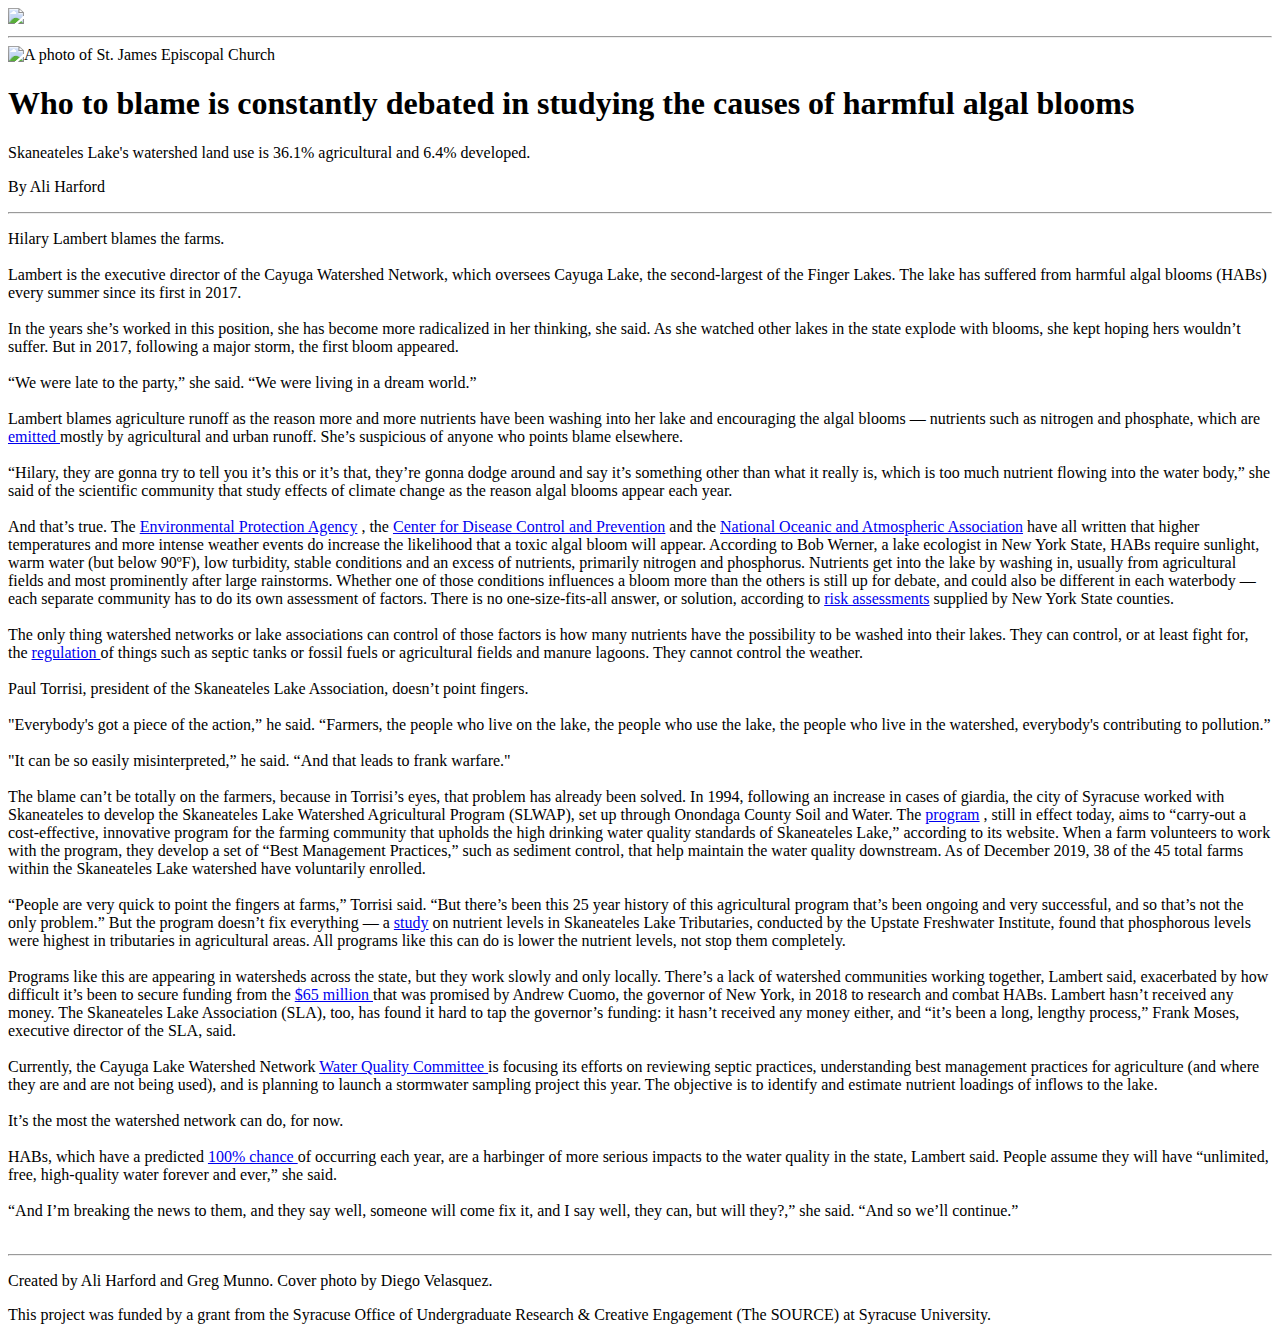
==== agriculture.html @ 9fb63241 "Add files via upload" ====
<!doctype html>
<html lang="en">

<head>
    <!-- Required meta tags -->
    <meta charset="utf-8" />
    <meta name="viewport" content="width=device-width, initial-scale=1, shrink-to-fit=no" />

    <title>Chapter 01</title>

    <!-- Bootstrap CSS -->
    <link rel="stylesheet" href="css/bootstrap.min.css" type="text/css" />

    <!-- Put your general CSS file here -->
    <link rel="stylesheet" href="css/general.css" type="text/css" />

    <link rel="stylesheet" href="css/story.css" type="text/css" />

    <link href="https://fonts.googleapis.com/css2?family=Bebas+Neue&display=swap" rel="stylesheet">

    <link href="https://fonts.googleapis.com/css2?family=Noto+Serif:wght@400;700&display=swap" rel="stylesheet">

    <link href="https://fonts.googleapis.com/css2?family=Jost:wght@200;700&display=swap" rel="stylesheet">
  
</head>
 <body>


<div class="nav_page"> 
		<a href="index.html"> 
		<img src="images/logo_black.png" class="logo_page"> 
		</a>
		<hr class="navhr" />

</div>

<div class="row"> 
	<div class="col-sm-6"> 
		<img src="images/IMG_005_crop.jpg" class="img-fluid" alt="A photo of St. James Episcopal Church"> 

	</div>

	<div class="col-sm-6"> 
		<h1 class="L"> Who to blame is constantly debated in studying the causes of harmful algal blooms </h1>

	</div>

</div>

<div class="container"> 

	<div class="row"> 

		<div class="col-sm-1"> </div>

		<div class="col-sm-8"> 
			<p class="photocaption"> Skaneateles Lake's watershed land use is 36.1% agricultural and 6.4% developed. </p>

			<p class="byline"> By Ali Harford </p>

			<hr class="hr_story" />

			<p class="bodytext"> 
				Hilary Lambert blames the farms. 

				<br/><br/>

				Lambert is the executive director of the Cayuga Watershed Network, which oversees Cayuga Lake, the second-largest of the Finger Lakes. The lake has suffered from harmful algal blooms (HABs) every summer since its first in 2017. 

				<br/><br/>

				In the years she’s worked in this position, she has become more radicalized in her thinking, she said. As she watched other lakes in the state explode with blooms, she kept hoping hers wouldn’t suffer. But in 2017, following a major storm, the first bloom appeared.  

				<br/><br/>

				“We were late to the party,” she said. “We were living in a dream world.” 

				<br/><br/> 

				Lambert blames agriculture runoff as the reason more and more nutrients have been washing into her lake and encouraging the algal blooms — nutrients such as nitrogen and phosphate, which are  

				<a href="https://www.epa.gov/nutrientpollution/sources-and-solutions" class="storylink" target="new">emitted </a>

				mostly by agricultural and urban runoff. She’s suspicious of anyone who points blame elsewhere. 

				<br/><br/>

				“Hilary, they are gonna try to tell you it’s this or it’s that, they’re gonna dodge around and say it’s something other than what it really is, which is too much nutrient flowing into the water body,” she said of the scientific community that study effects of climate change as the reason algal blooms appear each year.

				<br/><br/>

				And that’s true. The 

				<a href="https://www.epa.gov/nutrientpollution/climate-change-and-harmful-algal-blooms" class="storylink" target="new">Environmental Protection Agency</a>

				, the

				<a href="https://www.cdc.gov/habs/environment.html" class="storylink" target="new"> Center for Disease Control and Prevention</a>

				and the 

				<a href="https://oceanservice.noaa.gov/facts/why_habs.html#:~:text=Harmful%20algal%20blooms%20(HABs)%20occur,%2C%20marine%20mammals%2C%20and%20birds.&text=People%20often%20get%20sick%20by,toxins%20produced%20by%20these%20algae." class="storylink" target="new">National Oceanic and Atmospheric Association</a>

				have all written that higher temperatures and more intense weather events do increase the likelihood that a toxic algal bloom will appear. According to Bob Werner, a lake ecologist in New York State, HABs require sunlight, warm water (but below 90ºF), low turbidity, stable conditions and an excess of nutrients, primarily nitrogen and phosphorus. Nutrients get into the lake by washing in, usually from agricultural fields and most prominently after large rainstorms. Whether one of those conditions influences a bloom more than the others is still up for debate, and could also be different in each waterbody — each separate community has to do its own assessment of factors. There is no one-size-fits-all answer, or solution, according to 

				<a href="http://ongov.net/planning/haz/documents/Section5.4.5-HABFINAL.pdf" class="storylink" target="new">risk assessments</a>

				 supplied by New York State counties.

				<br/><br/>

				The only thing watershed networks or lake associations can control of those factors is how many nutrients have the possibility to be washed into their lakes. They can control, or at least fight for, the 

				<a href="https://www.epa.gov/nutrientpollution/sources-and-solutions" class="storylink" target="new">regulation </a>

				of things such as septic tanks or fossil fuels or agricultural fields and manure lagoons. They cannot control the weather. 

				<br/><br/> 

				Paul Torrisi, president of the Skaneateles Lake Association, doesn’t point fingers. 

				<br/><br/>

				"Everybody's got a piece of the action,” he said. “Farmers, the people who live on the lake, the people who use the lake, the people who live in the watershed, everybody's contributing to pollution.” 

				<br/><br/>

				"It can be so easily misinterpreted,” he said. “And that leads to frank warfare."

				<br/><br/>

				The blame can’t be totally on the farmers, because in Torrisi’s eyes, that problem has already been solved. In 1994, following an increase in cases of giardia, the city of Syracuse worked with Skaneateles to develop the Skaneateles Lake Watershed Agricultural Program (SLWAP), set up through Onondaga County Soil and Water. The

				<a href="https://www.ocswcd.org/slwap.html" class="storylink" target="new">program</a> 

				, still in effect today, aims to “carry-out a cost-effective, innovative program for the farming community that upholds the high drinking water quality standards of Skaneateles Lake,” according to its website. When a farm volunteers to work with the program, they develop a set of “Best Management Practices,” such as sediment control, that help maintain the water quality downstream. As of December 2019, 38 of the 45 total farms within the Skaneateles Lake watershed have voluntarily enrolled.  

				<br/><br/>

				“People are very quick to point the fingers at farms,” Torrisi said. “But there’s been this 25 year history of this agricultural program that’s been ongoing and very successful, and so that’s not the only problem.” But the program doesn’t fix everything — a

				<a href="https://www.youtube.com/watch?v=Om9Pdiub7ek&feature=youtu.be" class="storylink" target="new">study</a> 

				 on nutrient levels in Skaneateles Lake Tributaries, conducted by the Upstate Freshwater Institute, found that phosphorous levels were highest in tributaries in agricultural areas. All programs like this can do is lower the nutrient levels, not stop them completely. 

				<br/><br/>

				Programs like this are appearing in watersheds across the state, but they work slowly and only locally. There’s a lack of watershed communities working together, Lambert said, exacerbated by how difficult it’s been to secure funding from the 

				<a href="https://www.governor.ny.gov/news/governor-cuomo-announces-action-plans-combat-harmful-algal-blooms" class="storylink" target="new">$65 million </a>

				that was promised by Andrew Cuomo, the governor of New York, in 2018 to research and combat HABs. Lambert hasn’t received any money. The Skaneateles Lake Association (SLA), too, has found it hard to tap the governor’s funding: it hasn’t received any money either, and “it’s been a long, lengthy process,” Frank Moses, executive director of the SLA, said.  

				<br/><br/>

				Currently, the Cayuga Lake Watershed Network

				<a href="https://www.cayugalake.org/resources/water-resource-committee/" class="storylink" target="new">Water Quality Committee </a>

				is focusing its efforts on reviewing septic practices, understanding best management practices for agriculture (and where they are and are not being used), and is planning to launch a stormwater sampling project this year. The objective is to identify and estimate nutrient loadings of inflows to the lake. 

				<br/><br/>

				It’s the most the watershed network can do, for now. 

				<br/><br/>

				HABs, which have a predicted 

				<a href="http://ongov.net/planning/haz/documents/Section5.4.5-HABFINAL.pdf" class="storylink" target="new">100% chance </a>

				of occurring each year, are a harbinger of more serious impacts to the water quality in the state, Lambert said. People assume they will have “unlimited, free, high-quality water forever and ever,” she said. 

				<br/><br/>

				“And I’m breaking the news to them, and they say well, someone will come fix it, and I say well, they can, but will they?,” she said. “And so we’ll continue.”

				<br/><br/>
			</p>

		</div>

		<div class="col-sm-2"> </div>
	</div>
</div>

<footer>
	<hr /> 
	<p class="footer_p"> Created by Ali Harford and Greg Munno. Cover photo by Diego Velasquez. </p>
	<p class="footer_p"> This project was funded by a grant from the Syracuse Office of Undergraduate Research &amp; Creative Engagement (The SOURCE) at Syracuse University. </p>
</footer>

</div>
    <!-- Optional JavaScript but required for the cool stuff -->
	<script> 
		function openNav() {
		  document.getElementById("mySidenav_about").style.width = "100%";
		}

		function closeNav() {
		  document.getElementById("mySidenav_about").style.width = "0";
		}
	</script>

	<script> 
		function openNavs() {
		  document.getElementById("mySidenav_stories").style.width = "100%";
		}

		function closeNavs() {
		  document.getElementById("mySidenav_stories").style.width = "0";
		}
	</script>

    <!-- jQuery first, then Popper.js, then Bootstrap JS -->
    <script src="https://code.jquery.com/jquery-3.2.1.slim.min.js" integrity="sha384-KJ3o2DKtIkvYIK3UENzmM7KCkRr/rE9/Qpg6aAZGJwFDMVNA/GpGFF93hXpG5KkN" crossorigin="anonymous"></script>
    <script src="https://cdnjs.cloudflare.com/ajax/libs/popper.js/1.12.9/umd/popper.min.js" integrity="sha384-ApNbgh9B+Y1QKtv3Rn7W3mgPxhU9K/ScQsAP7hUibX39j7fakFPskvXusvfa0b4Q" crossorigin="anonymous"></script>
    <script src="js/bootstrap.min.js"></script>
  </body>
</html>
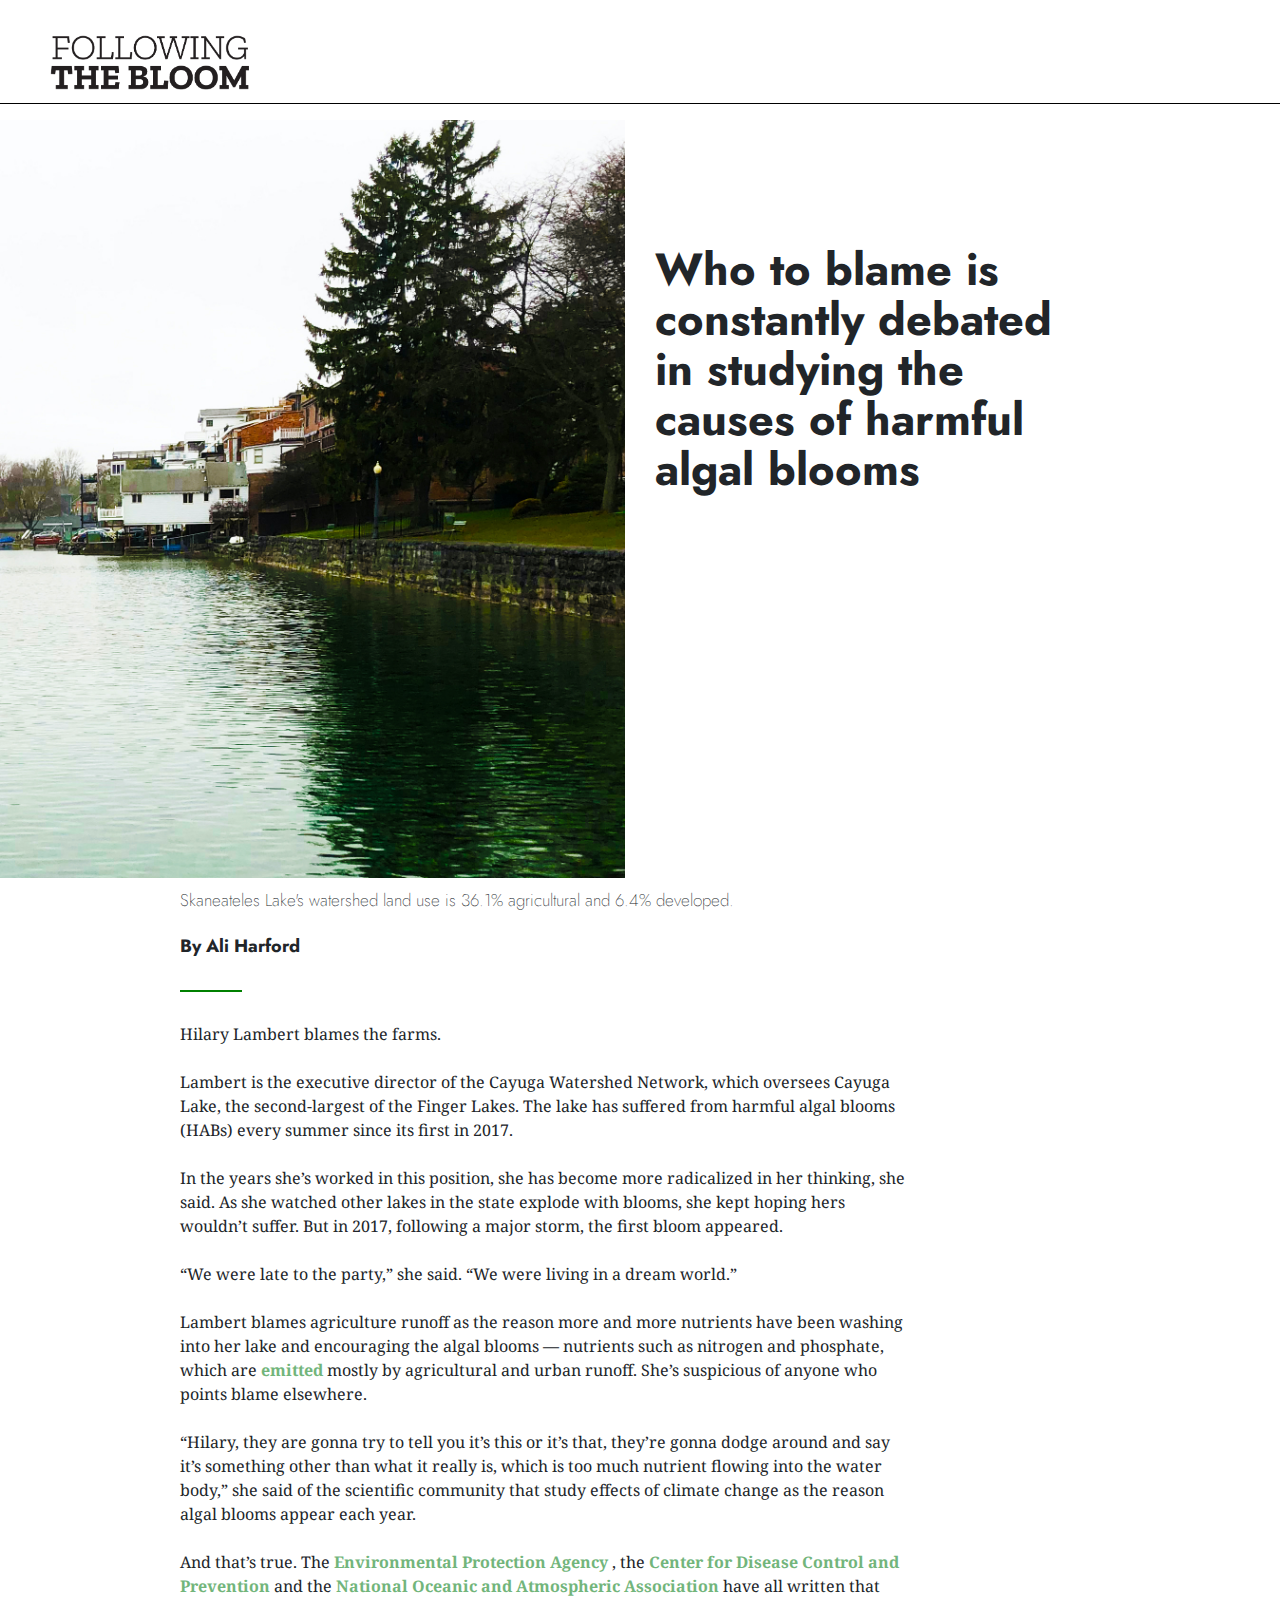
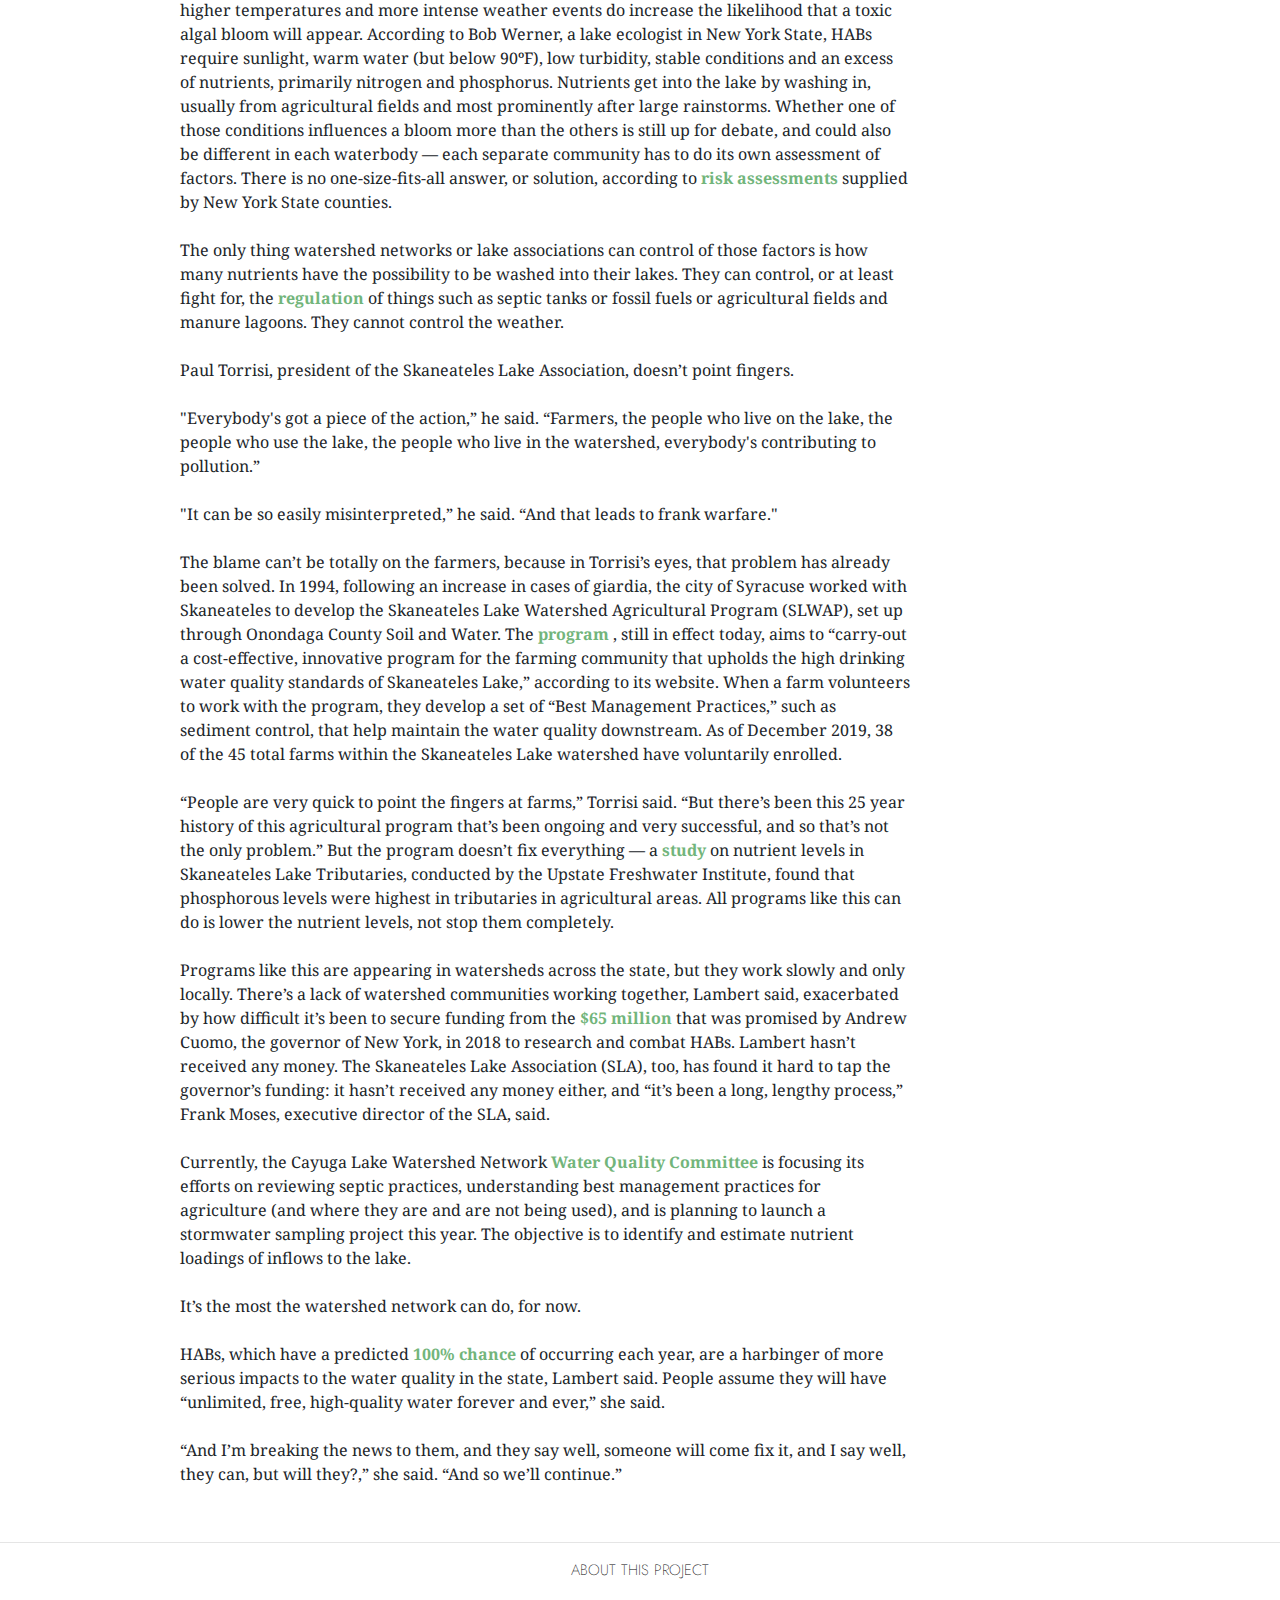
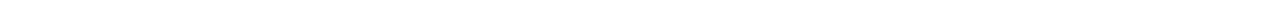
==== commit 77f870a8: "Update agriculture.html" ====
--- a/agriculture.html
+++ b/agriculture.html
@@ -6,7 +6,7 @@
     <meta charset="utf-8" />
     <meta name="viewport" content="width=device-width, initial-scale=1, shrink-to-fit=no" />
 
-    <title>Chapter 01</title>
+    <title>Chapter 05</title>
 
     <!-- Bootstrap CSS -->
     <link rel="stylesheet" href="css/bootstrap.min.css" type="text/css" />
@@ -184,33 +184,14 @@
 	</div>
 </div>
 
+
 <footer>
 	<hr /> 
-	<p class="footer_p"> Created by Ali Harford and Greg Munno. Cover photo by Diego Velasquez. </p>
-	<p class="footer_p"> This project was funded by a grant from the Syracuse Office of Undergraduate Research &amp; Creative Engagement (The SOURCE) at Syracuse University. </p>
+	<a href="about.html"> <p class="footer_p"> ABOUT THIS PROJECT </p> </a>
 </footer>
 
 </div>
-    <!-- Optional JavaScript but required for the cool stuff -->
-	<script> 
-		function openNav() {
-		  document.getElementById("mySidenav_about").style.width = "100%";
-		}
-
-		function closeNav() {
-		  document.getElementById("mySidenav_about").style.width = "0";
-		}
-	</script>
-
-	<script> 
-		function openNavs() {
-		  document.getElementById("mySidenav_stories").style.width = "100%";
-		}
-
-		function closeNavs() {
-		  document.getElementById("mySidenav_stories").style.width = "0";
-		}
-	</script>
+
 
     <!-- jQuery first, then Popper.js, then Bootstrap JS -->
     <script src="https://code.jquery.com/jquery-3.2.1.slim.min.js" integrity="sha384-KJ3o2DKtIkvYIK3UENzmM7KCkRr/rE9/Qpg6aAZGJwFDMVNA/GpGFF93hXpG5KkN" crossorigin="anonymous"></script>
--- a/css/general.css
+++ b/css/general.css
@@ -0,0 +1,244 @@
+a:hover {
+	text-decoration:underline;
+	text-decoration-color:#b3cfa9;
+	transition:0.5s;
+	color:black;
+}
+
+a {
+	color:black;
+}
+
+.margintop {
+	margin-top:50px;
+}
+
+/* nav */
+
+.nav {
+	position:fixed;
+	margin-left:50px;
+	margin-top:30px;
+	display:block;
+} 
+
+.logo {
+	width:200px;
+}
+
+hr.navhr {
+	border-top:1px solid black;
+	margin-top:5px;
+}
+
+.img_homepage {
+	width:100%;
+}
+
+hr.smallhr {
+	border:2px solid black;
+	width:2%;
+	margin-bottom:200px;
+}
+
+/* text */ 
+
+.tag {
+	font-family: 'Bebas Neue', cursive;
+	font-size:20px;
+
+}
+
+.primary {
+	font-family: 'News Cycle', sans-serif;
+	font-size:20px; 
+	width:45%;
+	margin-left:auto;
+	margin-right:auto;
+	text-align:center;
+	color:black;
+	margin-top:100px;
+	margin-bottom:20px;
+}
+
+.center {
+	margin-left:auto;
+	margin-right:auto;
+}
+
+.chapter {
+	font-family: 'Bebas Neue', cursive;
+	font-size:25px;
+	margin-top:100px;
+} 
+
+.chapter_L{
+	font-family: 'Bebas Neue', cursive;
+	font-size:25px;
+	margin-top:100px;
+	text-align:left;
+	color:black;
+	text-decoration:none;
+} 
+
+.hp_quote {
+	font-family: 'Jost', sans-serif;
+	font-weight:700;
+	font-size:40px;
+	line-height:60px;
+	text-decoration:none;
+	color:black;
+	z-index:10;
+	position:absolute;
+	text-align:center;
+	margin-top:40px;
+	margin-left:150px;
+}
+
+.hp_quote:hover {
+	text-decoration:underline;
+	text-decoration-color:#b3cfa9;
+	transition:0.5s;
+}
+
+.hpstoryimg {
+	margin-bottom:300px;
+	opacity:0.6;
+	width:50%;
+	margin-left:auto;
+	margin-right:auto;
+}
+
+.hpstoryimg_big {
+	margin-bottom:300px;
+	opacity:0.6;
+	width:70%;
+	margin-left:auto;
+	margin-right:auto;
+}
+
+.excerpt {
+	font-family: 'News Cycle', sans-serif;
+	font-size:20px; 
+	line-height:22px;
+	width:45%;
+	margin-left:auto;
+	margin-right:auto;
+	text-align:center;
+	color:black;
+	margin-top:100px;
+	margin-bottom:20px;
+}
+
+.excerpt:hover {
+	text-decoration:underline;
+	text-decoration-color:#b3cfa9;
+	transition:0.5s;
+}
+
+.excerpt_z {
+	font-family: 'News Cycle', sans-serif;
+	font-size:20px; 
+	width:35%;
+	margin-left:auto;
+	margin-right:auto;
+	text-align:center;
+	color:black;
+	margin-top:200px;
+	margin-bottom:20px;
+
+	z-index:10;
+	position:absolute;
+}
+
+.excerpt_z:hover {
+	text-decoration:underline;
+	text-decoration-color:#b3cfa9;
+	transition:0.5s;
+}
+
+.excerpt_L {
+	font-family: 'News Cycle', sans-serif;
+	font-size:20px; 
+	line-height:22px;
+	width:45%;
+	margin-left:auto;
+	margin-right:auto;
+	color:black;
+	margin-top:100px;
+	margin-bottom:20px;
+
+	text-align:left;
+}
+
+.excerpt_L:hover {
+	text-decoration:underline;
+	text-decoration-color:#b3cfa9;
+	transition:0.5s;
+}
+
+.parallax1 {
+  background-image: url("../images/04.jpg");
+
+  min-height: 800px; 
+
+  background-attachment: fixed;
+  background-position: center;
+  background-repeat: no-repeat;
+  background-size: cover;
+
+  margin-bottom:200px;
+}
+
+.parallax2 {
+  background-image: url("../images/parallax2.jpg");
+
+  min-height: 800px; 
+
+  background-attachment: fixed;
+  background-position: center;
+  background-repeat: no-repeat;
+  background-size: cover;
+
+  margin-bottom:200px;
+}
+
+.parallaxcaption {
+	float:right;
+	background-color:white;
+	color:black;
+	padding:20px;
+	width:300px;
+	margin-top:200px;
+	margin-right:20px;
+
+	font-family:'News Cycle', sans-serif;
+	font-size:18px;
+}
+
+div.centered {
+	margin-left:auto;
+	margin-right:auto;
+}
+
+div.margin-left-negative {
+	margin-left:-200px;
+}
+
+.margintop {
+	margin-top:200px;
+}
+
+/* footer */
+
+footer {
+	width:100%;
+	margin-bottom:30px;
+}
+
+.footer_p {
+	font-family: 'Jost', sans-serif;
+	font-weight:200;
+	font-size:15px;
+	text-align:center;
+}
--- a/css/story.css
+++ b/css/story.css
@@ -0,0 +1,215 @@
+/* story page */ 
+
+.nav_page {
+	background-color:white;
+	display:block;
+	width:100%;
+}
+
+.logo_page {
+	margin-top:30px;
+	margin-left:50px;
+	width:200px;
+}
+
+hr.navhr_page {
+	border-top:1px solid black;
+	margin-top:5px;
+	width:93%;
+	margin-left:50px;
+}
+
+p.chapter_page {
+	text-align:center;
+	margin-top:-35px;
+	margin-bottom:0px;
+
+	font-family: 'Bebas Neue', cursive;
+	font-size:25px;
+}
+
+.topimg {
+	position: relative;
+  	text-align: center;
+  	color: white;
+}
+
+.storyimg {
+	width:100%;
+}
+
+h1 {
+	font-family: 'Jost', sans-serif;
+	font-weight:700;
+	font-size:45px;
+	line-height:50px;
+
+	margin-top:50px;
+
+}
+
+h2 {
+	font-family: 'Jost', sans-serif;
+	font-weight:200;
+	font-size:23px;
+	line-height:30px;
+
+	margin-top:30px;
+	margin-bottom:30px;
+}
+
+h1.L {
+	margin-top:20%;
+	width:70%;
+}
+
+h2.L {
+	width:70%;
+}
+
+h1.C {
+	text-align:center;
+}
+
+h2.C {
+	text-align:center;
+}
+
+.photocaption {
+	font-family: 'Jost', sans-serif;
+	font-weight:200;
+	font-size:17px;
+
+	margin-top:10px;
+
+}
+
+p.byline {
+	font-family: 'Jost', sans-serif;
+	font-weight:700;
+	font-size:18px;
+
+	margin-top:20px;
+	margin-bottom:30px;
+}
+
+hr.hr_story {
+	border:1px solid grey;
+	max-width:60px;
+	margin-left:0px;
+	margin-top:10px;
+	margin-bottom:30px;
+
+	border-color:green;
+}
+
+.bodytext {
+	font-family:'Noto Serif', serif;
+	font-size:16px;
+	margin-left:0;
+}
+
+.storylink {
+	font-weight:700;
+	color:#72b57b;
+	text-decoration:none;
+}
+
+.storylink:hover {
+	font-weight:700;
+	color:#b3cfa9;
+	text-decoration:underline;
+}
+
+/* The Modal (background) */
+.modal {
+  display: none;
+  position: fixed;
+  z-index: 1;
+  padding-top: 100px;
+  left: 0;
+  top: 0;
+  width: 100%;
+  height: 100%;
+  overflow: auto;
+  background-color: black;
+}
+
+/* Modal Content */
+.modal-content {
+  position: relative;
+  background-color: #fefefe;
+  margin: auto;
+  padding: 0;
+  width: 90%;
+  max-width: 1200px;
+}
+
+/* The Close Button */
+.close {
+  color: white;
+  position: absolute;
+  top: 10px;
+  right: 25px;
+  font-size: 35px;
+  font-weight: bold;
+}
+
+.close:hover,
+.close:focus {
+  color: #999;
+  text-decoration: none;
+  cursor: pointer;
+}
+
+/* Hide the slides by default */
+.mySlides {
+  display: none;
+}
+
+/* Next & previous buttons */
+.prev,
+.next {
+  cursor: pointer;
+  position: absolute;
+  top: 50%;
+  width: auto;
+  padding: 16px;
+  margin-top: -50px;
+  color: white;
+  font-weight: bold;
+  font-size: 20px;
+  transition: 0.6s ease;
+  border-radius: 0 3px 3px 0;
+  user-select: none;
+  -webkit-user-select: none;
+}
+
+/* Position the "next button" to the right */
+.next {
+  right: 0;
+  border-radius: 3px 0 0 3px;
+}
+
+/* On hover, add a black background color with a little bit see-through */
+.prev:hover,
+.next:hover {
+  background-color: rgba(0, 0, 0, 0.8);
+}
+
+/* Number text (1/3 etc) */
+.numbertext {
+  color: #f2f2f2;
+  font-size: 12px;
+  padding: 8px 12px;
+  position: absolute;
+  top: 0;
+}
+
+img.habs_map {
+  transition: 0.3s;
+}
+
+.hhabs_map:hover {
+  box-shadow: 0 4px 8px 0 rgba(0, 0, 0, 0.2), 0 6px 20px 0 rgba(0, 0, 0, 0.19);
+}
